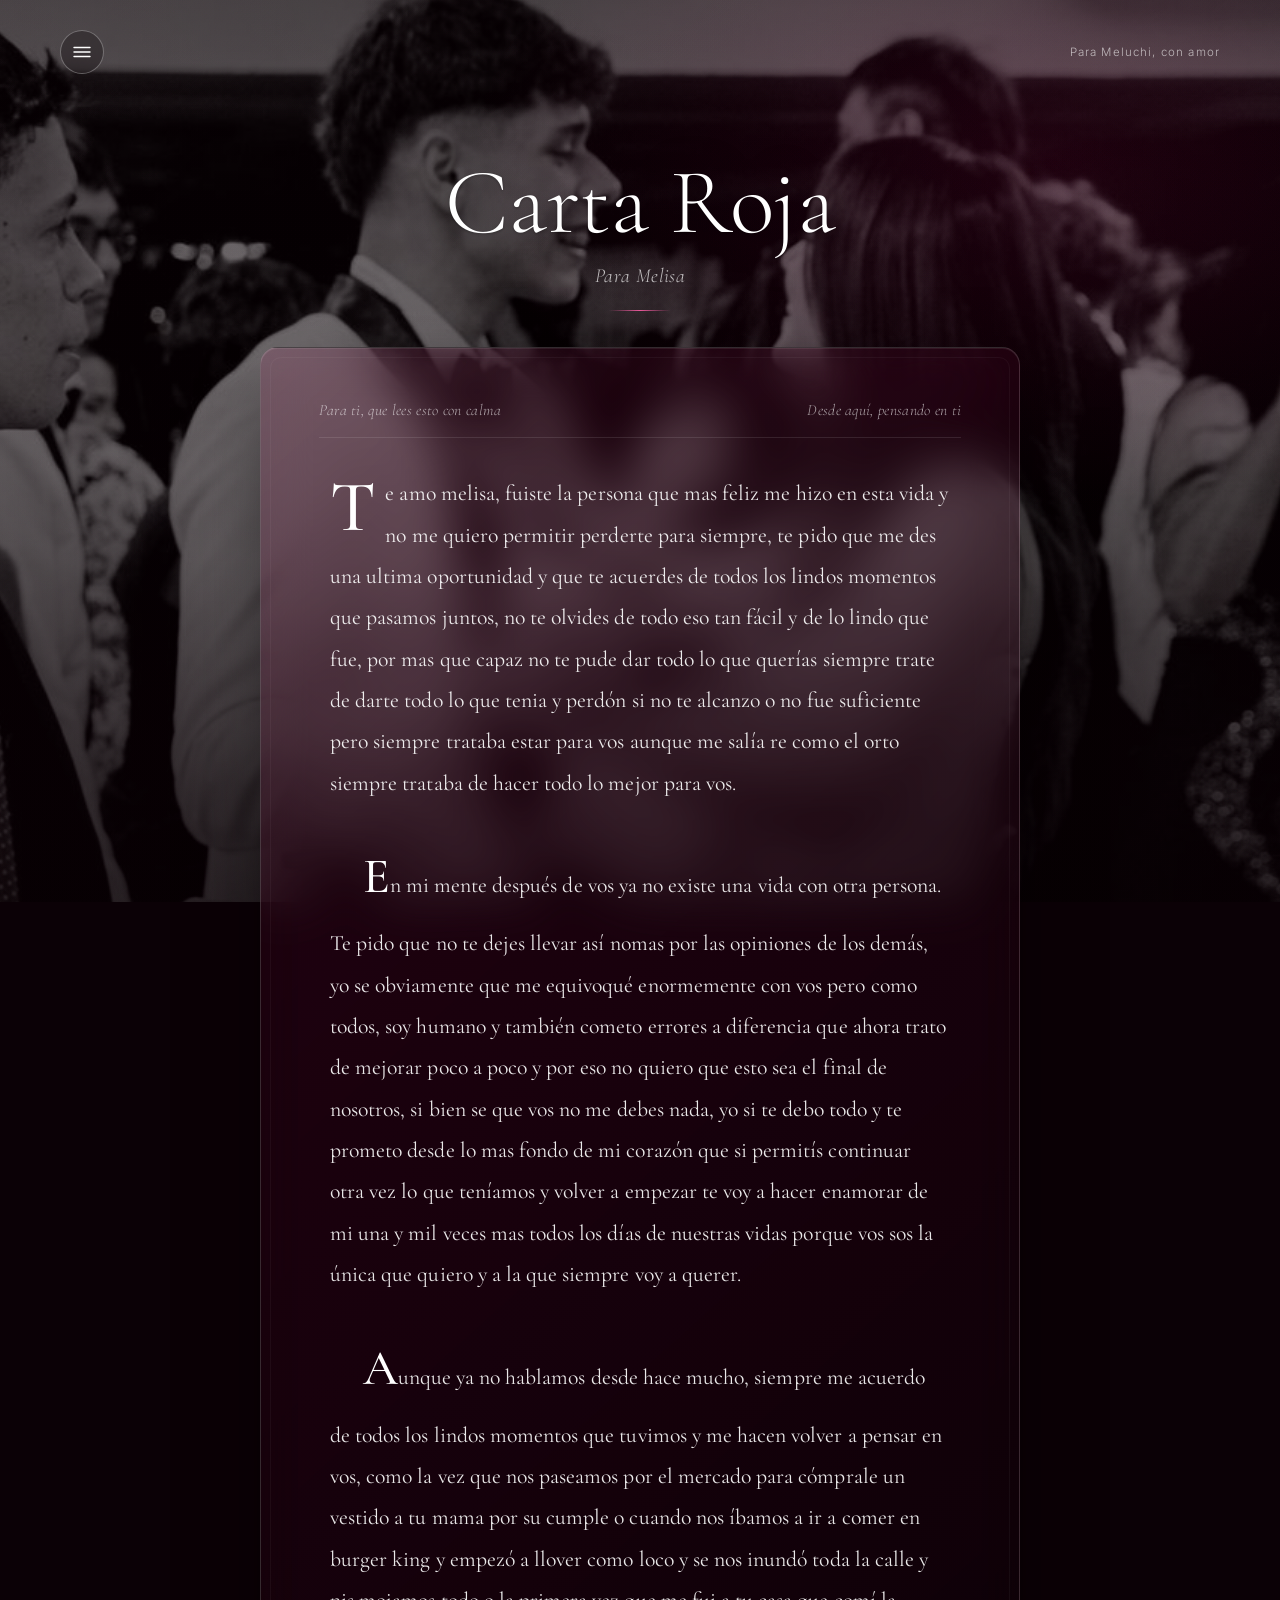
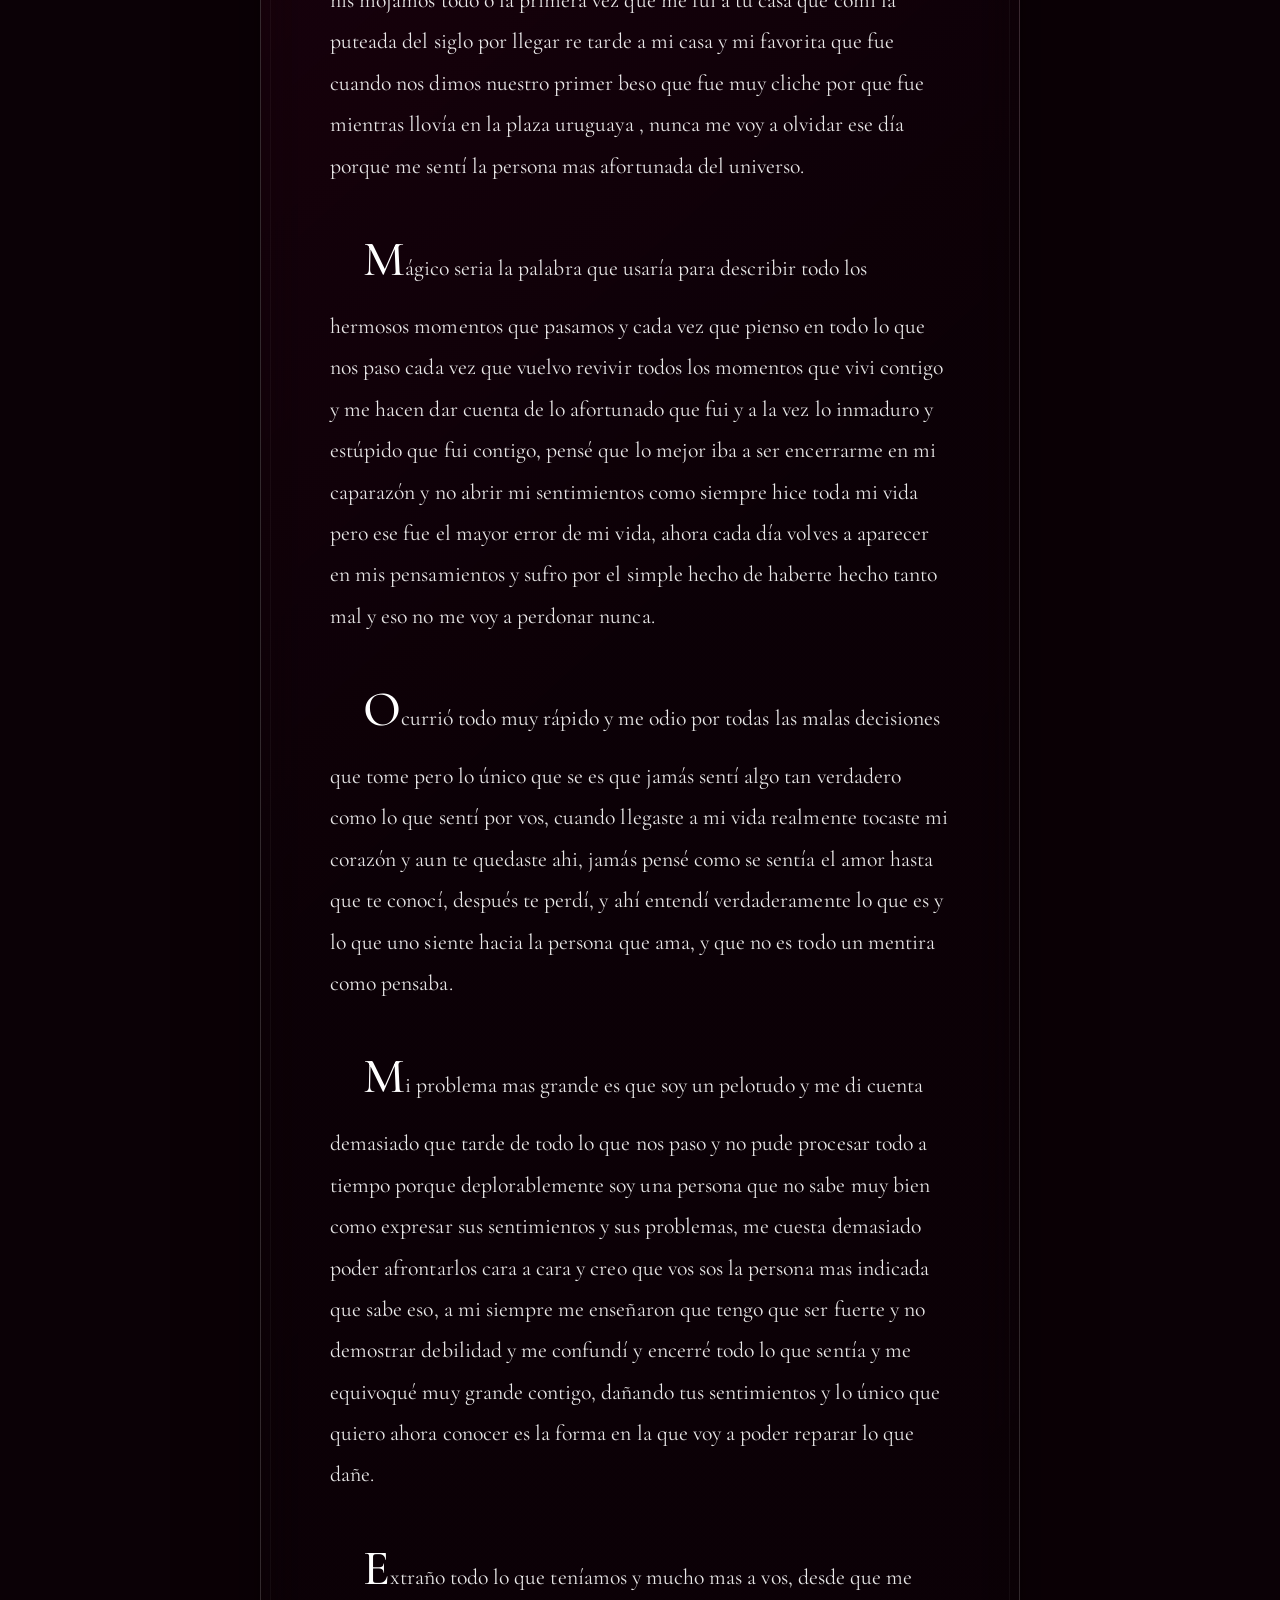
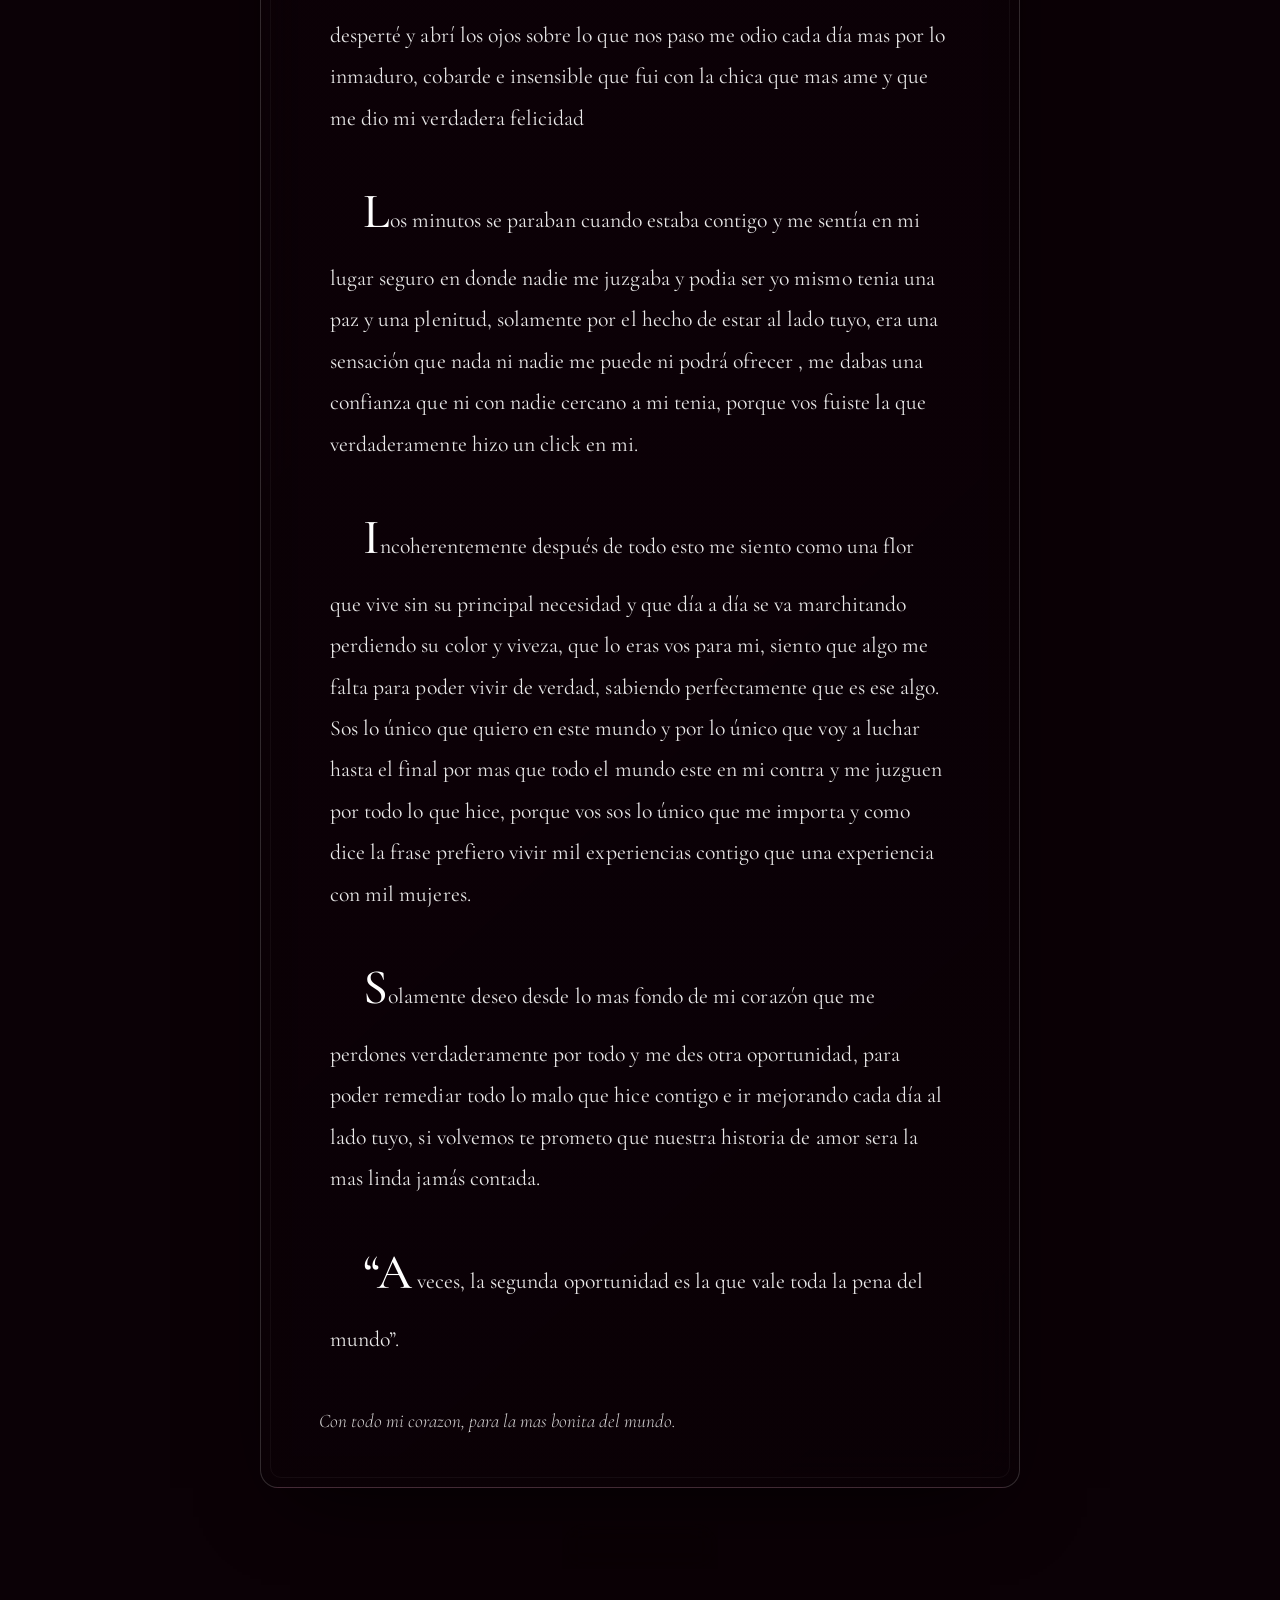
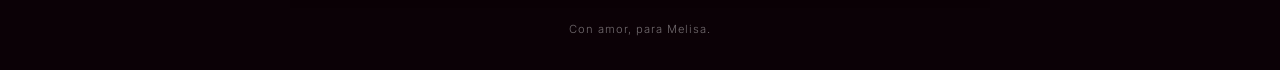
==== carta1.html @ 5f9a2483 "Add files via upload" ====
<!doctype html>
<html lang="es">
  <head>
    <script
      data-goatcounter="https://lion.goatcounter.com/count"
      async
      src="//gc.zgo.at/count.js"
    ></script>
    <meta charset="UTF-8" />
    <meta name="viewport" content="width=device-width, initial-scale=1.0" />
    <meta name="theme-color" content="#0b0106" />
    <meta name="description" content="Carta Roja para Melisa." />
    <title>Carta Roja · TE AMO Melisa</title>

    <link rel="icon" href="ipmb.jpeg" type="image/jpeg" />

    <link rel="preconnect" href="https://fonts.googleapis.com" />
    <link rel="preconnect" href="https://fonts.gstatic.com" crossorigin />
    <link
      href="https://fonts.googleapis.com/css2?family=Cormorant+Garamond:ital,wght@0,300;0,400;0,500;0,600;1,300;1,400;1,500&family=Inter:wght@300;400;500;600&display=swap"
      rel="stylesheet"
    />

    <link rel="stylesheet" href="style.css" />
  </head>

  <body class="page-letter">
    <a class="skip-link" href="#contenido">Saltar al contenido</a>

    <div class="backdrop" aria-hidden="true"></div>
    <div class="grain" aria-hidden="true"></div>

    <header class="masthead">
      <a class="monogram" href="index.html" aria-label="Volver al inicio">
        <svg
          class="monogram__icon"
          viewBox="0 0 18 12"
          width="18"
          height="12"
          fill="none"
          aria-hidden="true"
        >
          <path
            d="M1 1.5h16M1 6h16M1 10.5h16"
            stroke="currentColor"
            stroke-width="1.4"
            stroke-linecap="round"
          />
        </svg>
      </a>
      <p class="masthead__note">Para Meluchi, con amor</p>
    </header>

    <main id="contenido" class="shell shell--letter">
      <header class="page-head">
        <h1 class="page-head__title">Carta Roja</h1>
        <p class="page-head__sub">Para Melisa</p>
        <div class="page-head__rule" aria-hidden="true"></div>
      </header>

      <article class="letter" aria-label="Carta 1">
        <div class="letter__dateline">
          <span>Para ti, que lees esto con calma</span>
          <span>Desde aquí, pensando en ti</span>
        </div>

        <div class="letter__body">
          <p class="drop-cap">
            Te amo melisa, fuiste la persona que mas feliz me hizo en esta vida
            y no me quiero permitir perderte para siempre, te pido que me des
            una ultima oportunidad y que te acuerdes de todos los lindos
            momentos que pasamos juntos, no te olvides de todo eso tan fácil y
            de lo lindo que fue, por mas que capaz no te pude dar todo lo que
            querías siempre trate de darte todo lo que tenia y perdón si no te
            alcanzo o no fue suficiente pero siempre trataba estar para vos
            aunque me salía re como el orto siempre trataba de hacer todo lo
            mejor para vos.
          </p>

          <p>
            En mi mente después de vos ya no existe una vida con otra persona.
            Te pido que no te dejes llevar así nomas por las opiniones de los
            demás, yo se obviamente que me equivoqué enormemente con vos pero
            como todos, soy humano y también cometo errores a diferencia que
            ahora trato de mejorar poco a poco y por eso no quiero que esto sea
            el final de nosotros, si bien se que vos no me debes nada, yo si te
            debo todo y te prometo desde lo mas fondo de mi corazón que si
            permitís continuar otra vez lo que teníamos y volver a empezar te
            voy a hacer enamorar de mi una y mil veces mas todos los días de
            nuestras vidas porque vos sos la única que quiero y a la que siempre
            voy a querer.
          </p>

          <p>
            Aunque ya no hablamos desde hace mucho, siempre me acuerdo de todos
            los lindos momentos que tuvimos y me hacen volver a pensar en vos,
            como la vez que nos paseamos por el mercado para cómprale un vestido
            a tu mama por su cumple o cuando nos íbamos a ir a comer en burger
            king y empezó a llover como loco y se nos inundó toda la calle y nis
            mojamos todo o la primera vez que me fui a tu casa que comí la
            puteada del siglo por llegar re tarde a mi casa y mi favorita que
            fue cuando nos dimos nuestro primer beso que fue muy cliche por que
            fue mientras llovía en la plaza uruguaya , nunca me voy a olvidar
            ese día porque me sentí la persona mas afortunada del universo.
          </p>

          <p>
            Mágico seria la palabra que usaría para describir todo los hermosos
            momentos que pasamos y cada vez que pienso en todo lo que nos paso
            cada vez que vuelvo revivir todos los momentos que vivi contigo y me
            hacen dar cuenta de lo afortunado que fui y a la vez lo inmaduro y
            estúpido que fui contigo, pensé que lo mejor iba a ser encerrarme en
            mi caparazón y no abrir mi sentimientos como siempre hice toda mi
            vida pero ese fue el mayor error de mi vida, ahora cada día volves a
            aparecer en mis pensamientos y sufro por el simple hecho de haberte
            hecho tanto mal y eso no me voy a perdonar nunca.
          </p>

          <p>
            Ocurrió todo muy rápido y me odio por todas las malas decisiones que
            tome pero lo único que se es que jamás sentí algo tan verdadero como
            lo que sentí por vos, cuando llegaste a mi vida realmente tocaste mi
            corazón y aun te quedaste ahi, jamás pensé como se sentía el amor
            hasta que te conocí, después te perdí, y ahí entendí verdaderamente
            lo que es y lo que uno siente hacia la persona que ama, y que no es
            todo un mentira como pensaba.
          </p>

          <p>
            Mi problema mas grande es que soy un pelotudo y me di cuenta
            demasiado que tarde de todo lo que nos paso y no pude procesar todo
            a tiempo porque deplorablemente soy una persona que no sabe muy bien
            como expresar sus sentimientos y sus problemas, me cuesta demasiado
            poder afrontarlos cara a cara y creo que vos sos la persona mas
            indicada que sabe eso, a mi siempre me enseñaron que tengo que ser
            fuerte y no demostrar debilidad y me confundí y encerré todo lo que
            sentía y me equivoqué muy grande contigo, dañando tus sentimientos y
            lo único que quiero ahora conocer es la forma en la que voy a poder
            reparar lo que dañe.
          </p>

          <p>
            Extraño todo lo que teníamos y mucho mas a vos, desde que me
            desperté y abrí los ojos sobre lo que nos paso me odio cada día mas
            por lo inmaduro, cobarde e insensible que fui con la chica que mas
            ame y que me dio mi verdadera felicidad
          </p>

          <p>
            Los minutos se paraban cuando estaba contigo y me sentía en mi lugar
            seguro en donde nadie me juzgaba y podia ser yo mismo tenia una paz
            y una plenitud, solamente por el hecho de estar al lado tuyo, era
            una sensación que nada ni nadie me puede ni podrá ofrecer , me dabas
            una confianza que ni con nadie cercano a mi tenia, porque vos fuiste
            la que verdaderamente hizo un click en mi.
          </p>

          <p>
            Incoherentemente después de todo esto me siento como una flor que
            vive sin su principal necesidad y que día a día se va marchitando
            perdiendo su color y viveza, que lo eras vos para mi, siento que
            algo me falta para poder vivir de verdad, sabiendo perfectamente que
            es ese algo. Sos lo único que quiero en este mundo y por lo único
            que voy a luchar hasta el final por mas que todo el mundo este en mi
            contra y me juzguen por todo lo que hice, porque vos sos lo único
            que me importa y como dice la frase prefiero vivir mil experiencias
            contigo que una experiencia con mil mujeres.
          </p>

          <p>
            Solamente deseo desde lo mas fondo de mi corazón que me perdones
            verdaderamente por todo y me des otra oportunidad, para poder
            remediar todo lo malo que hice contigo e ir mejorando cada día al
            lado tuyo, si volvemos te prometo que nuestra historia de amor sera
            la mas linda jamás contada.
          </p>

          <p>
            “A veces, la segunda oportunidad es la que vale toda la pena del
            mundo”.
          </p>
        </div>
        <p class="letter__signature">
          Con todo mi corazon, para la mas bonita del mundo.
          <span></span>
        </p>
      </article>
      <div class="page-foot">
        <a class="link-return" href="index.html">
          <svg
            width="15"
            height="15"
            viewBox="0 0 24 24"
            fill="none"
            aria-hidden="true"
          >
            <path
              d="M20 12H5M11 6l-6 6 6 6"
              stroke="currentColor"
              stroke-width="1.5"
              stroke-linecap="round"
              stroke-linejoin="round"
            />
          </svg>
          Volver al inicio
        </a>
      </div>
    </main>
    <footer class="colophon">Con amor, para Melisa.</footer>
  </body>
</html>
---- style.css ----
/* ============================================================
   TE AMO MELISA — hoja de estilos principal
   ------------------------------------------------------------
   ÍNDICE
   01. Paleta y variables (edita aquí los colores globales)
   02. Reset y base
   03. Fondo, textura y capas
   04. Cabecera y pie
   05. Inicio (hero + índice de cartas)
   06. Páginas interiores (cabecera de página + cartas)
   07. Dedicatorias (filas de música desplegables)
   08. Enlaces, foco y accesibilidad
   09. Animaciones y movimiento reducido
   10. Responsive
   ============================================================ */

/* ============================================================
   01. PALETA Y VARIABLES
   ============================================================ */
:root {
  /* Color de marca: frambuesa / magenta oscuro */
  --berry: #c70a63;
  --berry-deep: #7a0539;
  --berry-light: #ff5fa8;

  /* Neutros con una pizca de ciruela para que todo pertenezca */
  --ink: #0b0106;
  --ink-soft: #18030d;
  --white: #ffffff;
  --text: rgba(255, 255, 255, 0.92);
  --muted: rgba(255, 255, 255, 0.62);
  --faint: rgba(255, 255, 255, 0.42);
  --hairline: rgba(255, 255, 255, 0.14);

  /* Cristal: oscuro + un velo de frambuesa */
  --glass: rgba(16, 2, 9, 0.52);
  --glass-strong: rgba(11, 1, 6, 0.7);
  --glass-gradient: linear-gradient(
    135deg,
    rgba(199, 10, 99, 0.14) 0%,
    rgba(13, 1, 7, 0.56) 46%,
    rgba(11, 1, 6, 0.72) 100%
  );

  /* Tipografías */
  --font-display: "Cormorant Garamond", "Times New Roman", Georgia, serif;
  --font-body: "Inter", system-ui, -apple-system, "Segoe UI", sans-serif;

  /* Ritmo y formas */
  --page-pad: clamp(1.15rem, 4vw, 2.5rem);
  --radius-lg: 18px;
  --radius-md: 14px;
  --radius-sm: 6px;
  --shadow: 0 30px 80px -30px rgba(0, 0, 0, 0.85);
  --ease: cubic-bezier(0.22, 0.61, 0.36, 1);

  color-scheme: dark;
  accent-color: var(--berry);
}

/* ============================================================
   02. RESET Y BASE
   ============================================================ */
*,
*::before,
*::after {
  box-sizing: border-box;
}

html {
  scroll-behavior: smooth;
}

body {
  min-height: 100vh;
  min-height: 100svh;
  margin: 0;
  display: flex;
  flex-direction: column;
  overflow-x: hidden;
  background: var(--ink);
  color: var(--text);
  font-family: var(--font-body);
  font-size: 16px;
  font-weight: 300;
  line-height: 1.6;
  -webkit-font-smoothing: antialiased;
  text-rendering: optimizeLegibility;
}

img,
svg {
  display: block;
  max-width: 100%;
}

p,
h1,
h2,
figure {
  margin: 0;
}

::selection {
  background: var(--berry);
  color: var(--white);
}

/* Barra de desplazamiento discreta (WebKit/Chromium) */
::-webkit-scrollbar {
  width: 10px;
}
::-webkit-scrollbar-track {
  background: var(--ink);
}
::-webkit-scrollbar-thumb {
  background: #4b0b29;
  border-radius: 99px;
  border: 2px solid var(--ink);
}
::-webkit-scrollbar-thumb:hover {
  background: var(--berry-deep);
}

/* ============================================================
   03. FONDO, TEXTURA Y CAPAS
   ------------------------------------------------------------
   El fondo actual es mb.jpg (en la raíz del proyecto).
   Para cambiarlo, sustituye ese archivo o edita la ruta de
   url() en .backdrop. El degradado oscuro de encima mantiene
   el texto legible sobre cualquier fotografía.
   ============================================================ */
.backdrop {
  position: fixed;
  inset: -2px;
  z-index: -3;
  background-color: var(--ink-soft);
  background-image:
    linear-gradient(
      180deg,
      rgba(9, 0, 4, 0.64) 0%,
      rgba(9, 0, 4, 0.56) 34%,
      rgba(9, 0, 4, 0.5) 62%,
      rgba(9, 0, 4, 0.7) 100%
    ),
    url("mb.jpg");
  background-position: center 40%;
  background-size: cover;
  background-repeat: no-repeat;
}

/* Capa de lectura: oscurece sin borrar del todo la fotografía */
.backdrop::after {
  content: "";
  position: absolute;
  inset: 0;
  background:
    radial-gradient(
      120% 95% at 50% 0%,
      rgba(8, 0, 4, 0) 0%,
      rgba(8, 0, 4, 0.08) 48%,
      rgba(8, 0, 4, 0.4) 100%
    ),
    linear-gradient(
      180deg,
      rgba(10, 0, 5, 0.1) 0%,
      rgba(10, 0, 5, 0) 38%,
      rgba(10, 0, 5, 0.2) 100%
    ),
    radial-gradient(
      65% 55% at 82% 18%,
      rgba(199, 10, 99, 0.14) 0%,
      transparent 70%
    );
}

/* Grano fino: quita el aspecto de degradado digital */
.grain {
  position: fixed;
  inset: 0;
  z-index: -2;
  pointer-events: none;
  opacity: 0.1;
  mix-blend-mode: soft-light;
  background-image: url("data:image/svg+xml,%3Csvg xmlns='http://www.w3.org/2000/svg' width='180' height='180'%3E%3Cfilter id='n'%3E%3CfeTurbulence type='fractalNoise' baseFrequency='0.82' numOctaves='2' stitchTiles='stitch'/%3E%3C/filter%3E%3Crect width='100%25' height='100%25' filter='url(%23n)' opacity='0.55'/%3E%3C/svg%3E");
}

/* Contenedor general de cada página */
.shell {
  position: relative;
  z-index: 1;
  width: 100%;
  max-width: 1120px;
  margin-inline: auto;
  padding-inline: var(--page-pad);
  flex: 1;
  display: flex;
  flex-direction: column;
}

/* ============================================================
   04. CABECERA Y PIE
   ============================================================ */
.masthead {
  position: relative;
  z-index: 2;
  width: 100%;
  max-width: 1240px;
  margin-inline: auto;
  padding: clamp(1.15rem, 3vw, 1.9rem) var(--page-pad);
  display: flex;
  align-items: center;
  justify-content: space-between;
  gap: 1rem;
}

.monogram {
  width: 44px;
  height: 44px;
  flex: 0 0 44px;
  display: grid;
  place-items: center;
  border: 1px solid rgba(255, 255, 255, 0.3);
  border-radius: 50%;
  background: rgba(10, 0, 5, 0.28);
  color: var(--white);
  text-decoration: none;
  -webkit-backdrop-filter: blur(10px);
  backdrop-filter: blur(10px);
  transition:
    border-color 0.35s var(--ease),
    background-color 0.35s var(--ease),
    transform 0.35s var(--ease);
}

/* Icono de tres líneas del botón de inicio */
.monogram__icon {
  width: 18px;
  height: 12px;
  transition: transform 0.35s var(--ease);
}

.monogram:hover {
  border-color: var(--berry-light);
  background: rgba(199, 10, 99, 0.24);
  transform: translateY(-1px);
}

.monogram:hover .monogram__icon {
  transform: scaleX(1.06);
}

.masthead__note {
  color: var(--muted);
  font-size: 0.72rem;
  font-weight: 300;
  letter-spacing: 0.1em;
  text-align: right;
}

.colophon {
  position: relative;
  z-index: 1;
  padding: 1.6rem var(--page-pad) 1.9rem;
  color: var(--faint);
  font-size: 0.7rem;
  font-weight: 300;
  letter-spacing: 0.09em;
  text-align: center;
}

/* ============================================================
   05. INICIO
   ============================================================ */
.shell--home {
  max-width: 980px;
  justify-content: center;
  padding-bottom: clamp(1.5rem, 4vh, 3rem);
}

.hero {
  padding-top: clamp(0.5rem, 3vh, 2rem);
  text-align: center;
}

.hero__kicker {
  color: rgba(255, 255, 255, 0.78);
  font-family: var(--font-display);
  font-size: clamp(1.1rem, 2.4vw, 1.42rem);
  font-style: italic;
  font-weight: 300;
  letter-spacing: 0.03em;
  text-shadow: 0 1px 16px rgba(0, 0, 0, 0.65);
}

.hero__title {
  margin-top: 0.3rem;
  color: var(--white);
  font-family: var(--font-display);
  font-size: clamp(3.5rem, 11.5vw, 8.2rem);
  font-weight: 300;
  letter-spacing: 0.008em;
  line-height: 0.88;
  text-transform: uppercase;
  text-wrap: balance;
  text-shadow:
    0 2px 40px rgba(0, 0, 0, 0.65),
    0 1px 3px rgba(0, 0, 0, 0.35);
}

.hero__name {
  display: block;
  padding-bottom: 0.04em;
  font-size: 1.1em;
  font-style: italic;
  font-weight: 300;
  letter-spacing: 0.02em;
  line-height: 0.98;
}

/* Índice de cartas: un solo cuadro de cristal con tres entradas */
.toc {
  position: relative;
  margin-top: clamp(2rem, 5.5vh, 3.6rem);
  overflow: hidden;
  border: 1px solid rgba(255, 255, 255, 0.16);
  border-radius: var(--radius-lg);
  background: var(--glass-gradient);
  box-shadow:
    var(--shadow),
    inset 0 1px 0 rgba(255, 255, 255, 0.08);
  -webkit-backdrop-filter: blur(22px) saturate(125%);
  backdrop-filter: blur(22px) saturate(125%);
}

.toc::before {
  content: "";
  position: absolute;
  top: 0;
  left: 12%;
  right: 12%;
  height: 1px;
  background: linear-gradient(
    90deg,
    transparent,
    rgba(255, 255, 255, 0.6),
    transparent
  );
}

.toc__entry {
  display: grid;
  grid-template-columns: 2.2rem minmax(0, 1fr) 2.35rem;
  align-items: center;
  gap: clamp(0.8rem, 2.5vw, 1.2rem);
  padding: 1.1rem clamp(1.05rem, 3vw, 1.65rem);
  border-top: 1px solid rgba(255, 255, 255, 0.09);
  color: var(--white);
  text-decoration: none;
  transition: background-color 0.35s var(--ease);
}

.toc__entry:first-child {
  border-top: 0;
}

.toc__entry:hover {
  background: rgba(199, 10, 99, 0.18);
}

.toc__folio {
  color: var(--berry-light);
  font-family: var(--font-display);
  font-size: 1.12rem;
  font-style: italic;
  letter-spacing: 0.06em;
  line-height: 1;
  text-align: center;
}

.toc__title {
  display: block;
  color: var(--white);
  font-family: var(--font-display);
  font-size: clamp(1.55rem, 3.2vw, 2rem);
  font-weight: 400;
  letter-spacing: 0.01em;
  line-height: 1.05;
}

.toc__desc {
  display: block;
  margin-top: 0.32rem;
  color: var(--muted);
  font-size: 0.8rem;
  font-weight: 300;
  letter-spacing: 0.01em;
  line-height: 1.45;
}

.toc__arrow {
  justify-self: end;
  width: 2.2rem;
  height: 2.2rem;
  display: grid;
  place-items: center;
  border: 1px solid rgba(255, 255, 255, 0.17);
  border-radius: 50%;
  color: var(--white);
  transition:
    background-color 0.35s var(--ease),
    border-color 0.35s var(--ease),
    transform 0.35s var(--ease);
}

.toc__entry:hover .toc__arrow {
  border-color: var(--berry);
  background: var(--berry);
  transform: translateX(3px);
}

/* ============================================================
   06. PÁGINAS INTERIORES
   ============================================================ */
.shell--letter {
  max-width: 840px;
  padding-bottom: clamp(1rem, 3vh, 2rem);
}

.shell--dedications {
  max-width: 820px;
  padding-bottom: clamp(1rem, 3vh, 2rem);
}

.page-head {
  padding: clamp(1.8rem, 6vh, 4.2rem) 0 clamp(1.5rem, 4vh, 2.6rem);
  text-align: center;
}

.page-head__title {
  color: var(--white);
  font-family: var(--font-display);
  font-size: clamp(3rem, 8.5vw, 5.8rem);
  font-weight: 300;
  letter-spacing: -0.005em;
  line-height: 0.95;
  text-shadow:
    0 2px 36px rgba(0, 0, 0, 0.6),
    0 1px 3px rgba(0, 0, 0, 0.3);
}

.page-head__sub {
  margin-top: 0.8rem;
  color: rgba(255, 255, 255, 0.72);
  font-family: var(--font-display);
  font-size: clamp(1rem, 2.2vw, 1.25rem);
  font-style: italic;
  font-weight: 300;
  letter-spacing: 0.02em;
  text-shadow: 0 1px 16px rgba(0, 0, 0, 0.65);
}

.page-head__rule {
  width: 62px;
  height: 1px;
  margin: 1.15rem auto 0;
  background: linear-gradient(
    90deg,
    transparent,
    rgba(255, 95, 168, 0.9),
    transparent
  );
}

/* --- La carta --- */
.letter {
  position: relative;
  overflow: hidden;
  padding: clamp(1.5rem, 4.5vw, 3.1rem) clamp(1.3rem, 5vw, 3.6rem);
  border: 1px solid rgba(255, 255, 255, 0.16);
  border-radius: var(--radius-lg);
  background: linear-gradient(
    138deg,
    rgba(199, 10, 99, 0.12) 0%,
    rgba(12, 1, 7, 0.62) 44%,
    rgba(10, 1, 6, 0.74) 100%
  );
  box-shadow:
    var(--shadow),
    inset 0 1px 0 rgba(255, 255, 255, 0.07);
  -webkit-backdrop-filter: blur(24px) saturate(120%);
  backdrop-filter: blur(24px) saturate(120%);
}

.letter::before {
  content: "";
  position: absolute;
  inset: 9px;
  border: 1px solid rgba(255, 255, 255, 0.045);
  border-radius: calc(var(--radius-lg) - 7px);
  pointer-events: none;
}

.letter__dateline {
  display: flex;
  flex-wrap: wrap;
  justify-content: space-between;
  gap: 0.4rem 1rem;
  margin-bottom: clamp(1.4rem, 4vw, 2.2rem);
  padding-bottom: 0.9rem;
  border-bottom: 1px solid rgba(255, 255, 255, 0.1);
  color: var(--muted);
  font-family: var(--font-display);
  font-size: 0.98rem;
  font-style: italic;
  letter-spacing: 0.02em;
}

.letter__body {
  max-width: 62ch;
  margin-inline: auto;
  color: rgba(255, 255, 255, 0.91);
  font-family: var(--font-display);
  font-size: clamp(1.16rem, 2.15vw, 1.36rem);
  font-weight: 400;
  letter-spacing: 0.002em;
  line-height: 1.9;
}

.letter__body p + p {
  margin-top: 1.15em;
  text-indent: 1.5em;
}

.letter__body p:first-of-type {
  text-indent: 0;
}

.letter__body p::first-letter {
  color: var(--white);
  font-size: 1.14em;
  font-weight: 500;
}

.letter__body p:nth-of-type(n + 2):nth-of-type(-n + 10)::first-letter {
  font-size: 2.28em;
}

.letter__body p:last-of-type::first-letter {
  font-size: 2.28em;
}

.letter__body p:first-of-type::first-letter,
.letter__body p.drop-cap::first-letter {
  float: left;
  padding: 0.11em 0.13em 0 0;
  color: var(--white);
  font-family: var(--font-display);
  font-size: 3.3em;
  font-weight: 500;
  line-height: 0.76;
}

.letter__signature {
  margin-top: clamp(1.9rem, 4.5vw, 2.9rem);
  color: rgba(255, 255, 255, 0.82);
  font-family: var(--font-display);
  font-size: 1.2rem;
  font-style: italic;
  line-height: 1.5;
}

.letter__signature span {
  display: block;
  margin-top: 0.15rem;
  color: var(--white);
  font-size: 1.55rem;
  font-weight: 500;
  letter-spacing: 0.01em;
}

/* Botón de regreso */
.page-foot {
  display: flex;
  justify-content: center;
  margin-top: clamp(1.5rem, 4vh, 2.3rem);
}

.link-return {
  display: inline-flex;
  align-items: center;
  gap: 0.55rem;
  padding: 0.72rem 1.15rem;
  border: 1px solid rgba(255, 255, 255, 0.19);
  border-radius: 999px;
  background: rgba(10, 0, 5, 0.3);
  color: var(--white);
  font-size: 0.76rem;
  font-weight: 400;
  letter-spacing: 0.05em;
  text-decoration: none;
  -webkit-backdrop-filter: blur(12px);
  backdrop-filter: blur(12px);
  transition:
    border-color 0.35s var(--ease),
    background-color 0.35s var(--ease),
    transform 0.35s var(--ease);
}

.link-return svg {
  transition: transform 0.35s var(--ease);
}

.link-return:hover {
  border-color: rgba(255, 95, 168, 0.7);
  background: rgba(199, 10, 99, 0.24);
  transform: translateY(-1px);
}

.link-return:hover svg {
  transform: translateX(-3px);
}

/* ============================================================
   07. DEDICATORIAS
   ============================================================ */
.tracks {
  display: grid;
  gap: 0.65rem;
  margin: 0;
  padding: 0;
  list-style: none;
}

.track {
  overflow: hidden;
  border: 1px solid rgba(255, 255, 255, 0.13);
  border-radius: var(--radius-md);
  background: linear-gradient(
    118deg,
    rgba(199, 10, 99, 0.11) 0%,
    rgba(12, 1, 7, 0.58) 52%,
    rgba(10, 1, 6, 0.64) 100%
  );
  box-shadow: 0 16px 36px -24px rgba(0, 0, 0, 0.9);
  -webkit-backdrop-filter: blur(18px) saturate(120%);
  backdrop-filter: blur(18px) saturate(120%);
  transition:
    border-color 0.35s var(--ease),
    background-color 0.35s var(--ease);
}

.track:hover {
  border-color: rgba(255, 95, 168, 0.34);
}

.track.is-open {
  border-color: rgba(255, 95, 168, 0.45);
}

.track__row {
  position: relative;
  display: flex;
  align-items: center;
  gap: clamp(0.75rem, 2.2vw, 1.05rem);
  padding: 0.62rem 0.75rem 0.62rem 0.7rem;
}

/* Miniatura: 60 x 60 px, borde suave y recorte perfecto.
   Para cambiarla, sustituye el archivo dentro de assets/ o el src. */
.track__cover {
  width: 60px;
  height: 60px;
  flex: 0 0 60px;
  object-fit: cover;
  object-position: center;
  border: 1px solid rgba(255, 255, 255, 0.2);
  border-radius: var(--radius-sm);
  background: #260611;
  box-shadow: 0 4px 14px rgba(0, 0, 0, 0.45);
  transition: filter 0.45s var(--ease);
}

.track__info {
  flex: 1;
  min-width: 0;
}

.track__title {
  display: inline-block;
  max-width: 100%;
  overflow: hidden;
  color: var(--white);
  font-size: 0.96rem;
  font-weight: 500;
  letter-spacing: 0.005em;
  line-height: 1.3;
  text-decoration: none;
  text-overflow: ellipsis;
  vertical-align: bottom;
  white-space: nowrap;
  transition: color 0.3s var(--ease);
}

.track__title:hover {
  text-decoration: underline;
  text-decoration-color: var(--berry-light);
  text-underline-offset: 4px;
}

.track__artist {
  margin-top: 0.16rem;
  overflow: hidden;
  color: var(--muted);
  font-size: 0.74rem;
  font-weight: 300;
  letter-spacing: 0.012em;
  line-height: 1.4;
  text-overflow: ellipsis;
  white-space: nowrap;
}

/* ============================================================
   FILAS BLOQUEADAS 8 A 18 · MÁSCARA TOTAL
   ------------------------------------------------------------
   La información real de la canción (portada, título, artistas,
   enlace y descripción) sigue en el HTML, pero permanece invisible
   hasta que se cumple la fecha de data-unlock. Mientras tanto solo
   se muestra el candado y la cuenta regresiva.
   ============================================================ */
.track__content {
  flex: 1;
  min-width: 0;
  display: flex;
  align-items: center;
  gap: clamp(0.75rem, 2.2vw, 1.05rem);
}

.track__mask {
  position: absolute;
  inset: 0;
  display: none;
  align-items: center;
  gap: clamp(0.7rem, 2.2vw, 0.95rem);
  padding: 0.62rem 0.9rem 0.62rem 0.7rem;
  pointer-events: none;
}

.track--locked .track__mask {
  display: flex;
}

/* Nada del contenido oculto debe verse ni recibir foco. */
.track--locked .track__content,
.track--locked .track__toggle,
.track--locked .track__panel {
  visibility: hidden;
}

.track__mask-icon {
  width: 48px;
  height: 48px;
  flex: 0 0 48px;
  display: grid;
  place-items: center;
  border: 1px solid rgba(255, 255, 255, 0.26);
  border-radius: 50%;
  background: rgba(199, 10, 99, 0.14);
  color: #ffd7e8;
  box-shadow:
    inset 0 0 20px rgba(199, 10, 99, 0.24),
    0 0 24px rgba(199, 10, 99, 0.12);
}

.track__mask-icon svg {
  width: 19px;
  height: 19px;
}

.track__mask-body {
  flex: 1;
  min-width: 0;
  display: flex;
  flex-direction: column;
  gap: 0.34rem;
}

.track__mask-kicker {
  overflow: hidden;
  color: rgba(255, 255, 255, 0.55);
  font-size: 0.64rem;
  font-weight: 500;
  letter-spacing: 0.2em;
  line-height: 1.2;
  text-overflow: ellipsis;
  text-transform: uppercase;
  white-space: nowrap;
}

/* Cuenta regresiva en cuatro bloques: días, horas, min y seg. */
.track__countdown {
  display: flex;
  align-items: flex-end;
  gap: clamp(0.4rem, 1.8vw, 0.7rem);
  margin: 0;
  color: var(--berry-light);
  line-height: 1;
  font-variant-numeric: tabular-nums;
}

.countdown__unit {
  display: flex;
  flex-direction: column;
  align-items: center;
  gap: 0.16rem;
  min-width: 1.6rem;
}

.countdown__unit + .countdown__unit {
  padding-left: clamp(0.4rem, 1.8vw, 0.7rem);
  border-left: 1px solid rgba(255, 255, 255, 0.13);
}

.countdown__value {
  color: var(--white);
  font-family: var(--font-display);
  font-size: clamp(1.08rem, 2.6vw, 1.32rem);
  font-weight: 400;
  letter-spacing: 0.02em;
  line-height: 1;
}

.countdown__label {
  color: rgba(255, 255, 255, 0.52);
  font-size: 0.56rem;
  font-weight: 500;
  letter-spacing: 0.1em;
  line-height: 1;
  text-transform: uppercase;
  white-space: nowrap;
}

.countdown__pending {
  color: rgba(255, 255, 255, 0.65);
  font-size: 0.78rem;
  letter-spacing: 0.02em;
}

.track__countdown noscript {
  color: rgba(255, 255, 255, 0.78);
  font-size: 0.78rem;
  letter-spacing: 0.02em;
}

.track.is-unlocked .track__mask {
  display: none;
}

.track.is-unlocked .track__content {
  animation: unlock-in 0.5s var(--ease) both;
}

@keyframes unlock-in {
  from {
    opacity: 0;
    transform: translateY(4px);
  }
  to {
    opacity: 1;
    transform: translateY(0);
  }
}

/* ============================================================
   FILAS 13, 14 Y 15 · TRÍO DE CUMPLEAÑOS
   ------------------------------------------------------------
   Rosa vivo basado en #ed4293, con destellos, borde luminoso
   y contador en blanco para que la celebración destaque.
   ============================================================ */
.track--birthday {
  border-color: rgba(255, 202, 227, 0.72);
  background-color: #d81b74;
  background-image:
    radial-gradient(
      circle at 10% 22%,
      rgba(255, 255, 255, 0.62) 0 1.1px,
      transparent 1.7px
    ),
    radial-gradient(
      circle at 76% 16%,
      rgba(255, 255, 255, 0.34) 0 0.9px,
      transparent 1.5px
    ),
    radial-gradient(
      circle at 88% 68%,
      rgba(255, 255, 255, 0.45) 0 1px,
      transparent 1.6px
    ),
    radial-gradient(
      circle at 28% 82%,
      rgba(255, 255, 255, 0.28) 0 0.8px,
      transparent 1.4px
    ),
    radial-gradient(
      circle at 58% 46%,
      rgba(255, 255, 255, 0.22) 0 0.7px,
      transparent 1.3px
    ),
    radial-gradient(
      120% 150% at 6% 0%,
      rgba(255, 187, 216, 0.72) 0%,
      transparent 46%
    ),
    linear-gradient(135deg, #ed4293 0%, #d81b74 55%, #a50851 100%);
  box-shadow:
    0 18px 42px -22px rgba(237, 66, 147, 0.9),
    0 0 30px -10px rgba(237, 66, 147, 0.55),
    inset 0 1px 0 rgba(255, 255, 255, 0.28);
}

.track--birthday:hover,
.track--birthday.is-open {
  border-color: rgba(255, 231, 242, 0.95);
}

.track--birthday .track__mask-icon {
  border-color: rgba(255, 255, 255, 0.55);
  background: rgba(255, 255, 255, 0.18);
  color: var(--white);
  box-shadow:
    inset 0 0 18px rgba(255, 255, 255, 0.16),
    0 0 26px rgba(255, 255, 255, 0.24);
}

.track--birthday .track__mask-kicker {
  color: rgba(255, 255, 255, 0.9);
  text-shadow: 0 1px 6px rgba(90, 4, 43, 0.45);
}

.track--birthday .track__mask-kicker::before {
  content: "✦";
  margin-right: 0.45em;
  color: #ffe1ef;
}

.track--birthday .countdown__value {
  color: var(--white);
  text-shadow: 0 1px 10px rgba(90, 4, 43, 0.35);
}

.track--birthday .countdown__label {
  color: rgba(255, 255, 255, 0.82);
  text-shadow: 0 1px 6px rgba(90, 4, 43, 0.4);
}

.track--birthday .countdown__unit + .countdown__unit {
  border-left-color: rgba(255, 255, 255, 0.3);
}

.track--birthday .track__countdown noscript {
  color: rgba(255, 255, 255, 0.94);
}

.track--birthday .track__title {
  color: var(--white);
}

.track--birthday .track__artist {
  color: rgba(255, 255, 255, 0.86);
}

.track--birthday .track__toggle {
  border-color: rgba(255, 255, 255, 0.5);
  background: rgba(90, 4, 43, 0.18);
}

.track--birthday .track__toggle:hover {
  border-color: var(--white);
  background: var(--white);
  color: var(--berry);
}

.track--birthday .track__description {
  border-top-color: rgba(255, 255, 255, 0.28);
  border-left-color: rgba(255, 255, 255, 0.82);
  color: rgba(255, 255, 255, 0.94);
}

.track__toggle {
  position: relative;
  width: 2.35rem;
  height: 2.35rem;
  flex: 0 0 2.35rem;
  display: grid;
  place-items: center;
  padding: 0;
  border: 1px solid rgba(255, 255, 255, 0.2);
  border-radius: 50%;
  background: rgba(10, 0, 5, 0.26);
  color: var(--white);
  cursor: pointer;
  transition:
    background-color 0.35s var(--ease),
    border-color 0.35s var(--ease);
}

/* Amplía la zona táctil sin agrandar el círculo visible */
.track__toggle::after {
  content: "";
  position: absolute;
  inset: -5px;
}

.track__toggle:hover {
  border-color: var(--berry);
  background: var(--berry);
}

.track__toggle svg {
  width: 15px;
  height: 15px;
  transition: transform 0.4s var(--ease);
}

.track.is-open .track__toggle svg {
  transform: rotate(180deg);
}

/* Cuerpo desplegable: 0fr -> 1fr permite animar sin medir alturas */
.track__panel {
  display: grid;
  grid-template-rows: 0fr;
  transition: grid-template-rows 0.45s var(--ease);
}

.track__panel-inner {
  min-height: 0;
  overflow: hidden;
}

.track__description {
  margin: 0 0.9rem 0.95rem 4.8rem;
  padding: 0.85rem 0 0 1rem;
  border-top: 1px solid rgba(255, 255, 255, 0.1);
  border-left: 2px solid rgba(199, 10, 99, 0.65);
  color: rgba(255, 255, 255, 0.78);
  font-family: var(--font-display);
  font-size: clamp(1.02rem, 2vw, 1.14rem);
  font-weight: 300;
  letter-spacing: 0.005em;
  line-height: 1.72;
}

.track.is-open .track__panel {
  grid-template-rows: 1fr;
}

/* ============================================================
   08. ENLACES, FOCO Y ACCESIBILIDAD
   ------------------------------------------------------------
   Todos los enlaces son blancos, incluidos los visitados y los
   externos. Ningún estado cae en el azul por defecto del navegador.
   ============================================================ */
a,
a:link,
a:visited,
a:hover,
a:active {
  color: var(--white);
}

a:focus-visible,
button:focus-visible {
  outline: 2px solid var(--white);
  outline-offset: 3px;
}

.skip-link {
  position: absolute;
  top: -100px;
  left: 1rem;
  z-index: 100;
  padding: 0.75rem 1.1rem;
  border-radius: 999px;
  background: var(--berry);
  color: var(--white);
  font-size: 0.8rem;
  text-decoration: none;
  transition: top 0.2s var(--ease);
}

.skip-link:focus {
  top: 1rem;
}

/* Contenido solo para lectores de pantalla */
.visually-hidden {
  position: absolute !important;
  width: 1px;
  height: 1px;
  padding: 0;
  margin: -1px;
  overflow: hidden;
  clip: rect(0 0 0 0);
  white-space: nowrap;
  border: 0;
}

/* Fallback para navegadores sin backdrop-filter */
@supports not (
  (-webkit-backdrop-filter: blur(1px)) or (backdrop-filter: blur(1px))
) {
  .toc,
  .letter,
  .track,
  .monogram,
  .link-return {
    background-color: rgba(12, 1, 7, 0.93);
    background-image: none;
  }

  .track--birthday {
    background-color: #d81b74;
    background-image: linear-gradient(135deg, #ed4293 0%, #c70a63 100%);
  }
}

/* ============================================================
   09. ANIMACIONES
   ------------------------------------------------------------
   Una sola entrada orquestada al cargar; nada se mueve en bucle.
   ============================================================ */
@keyframes settle-in {
  from {
    opacity: 0;
    transform: translateY(18px);
    filter: blur(5px);
  }
  to {
    opacity: 1;
    transform: translateY(0);
    filter: blur(0);
  }
}

@keyframes backdrop-settle {
  from {
    transform: scale(1.045);
  }
  to {
    transform: scale(1);
  }
}

.backdrop {
  animation: backdrop-settle 14s var(--ease) both;
}

.hero__kicker {
  animation: settle-in 0.8s var(--ease) 0.08s both;
}

.hero__title {
  animation: settle-in 1.1s var(--ease) 0.18s both;
}

.toc {
  animation: settle-in 0.9s var(--ease) 0.42s both;
}

/* ============================================================
   10. RESPONSIVE
   ============================================================ */
@media (max-width: 720px) {
  .masthead__note {
    font-size: 0.66rem;
  }

  .toc__entry {
    grid-template-columns: 1.55rem minmax(0, 1fr) 2.1rem;
    gap: 0.7rem;
    padding: 1rem 0.95rem;
  }

  .toc__arrow {
    width: 2.1rem;
    height: 2.1rem;
  }

  .toc__desc {
    font-size: 0.76rem;
  }

  .letter__body p + p {
    text-indent: 1.1em;
  }

  .track__description {
    margin-left: 0.9rem;
    margin-right: 0.7rem;
    padding-left: 0.85rem;
  }
}

@media (max-width: 460px) {
  .hero__title {
    font-size: clamp(3.15rem, 16.5vw, 4.8rem);
  }

  .toc__folio {
    font-size: 0.96rem;
  }

  .toc__title {
    font-size: 1.45rem;
  }

  .track__title {
    font-size: 0.92rem;
  }

  .track__artist {
    font-size: 0.7rem;
  }

  .track__toggle {
    width: 2.15rem;
    height: 2.15rem;
    flex-basis: 2.15rem;
  }

  .track__mask {
    gap: 0.62rem;
    padding-right: 0.65rem;
  }

  .track__mask-icon {
    width: 42px;
    height: 42px;
    flex-basis: 42px;
  }

  .track__mask-icon svg {
    width: 17px;
    height: 17px;
  }

  .track__mask-kicker {
    font-size: 0.57rem;
    letter-spacing: 0.16em;
  }

  .track__countdown {
    gap: 0.38rem;
  }

  .countdown__unit {
    min-width: 1.42rem;
  }

  .countdown__unit + .countdown__unit {
    padding-left: 0.38rem;
  }

  .countdown__value {
    font-size: 1.08rem;
  }

  .countdown__label {
    font-size: 0.5rem;
    letter-spacing: 0.06em;
  }

  .letter__signature span {
    font-size: 1.4rem;
  }
}

/* ============================================================
   MOVIMIENTO REDUCIDO
   ============================================================ */
@media (prefers-reduced-motion: reduce) {
  html {
    scroll-behavior: auto;
  }

  *,
  *::before,
  *::after {
    animation-duration: 0.01ms !important;
    animation-iteration-count: 1 !important;
    transition-duration: 0.01ms !important;
    scroll-behavior: auto !important;
  }
}
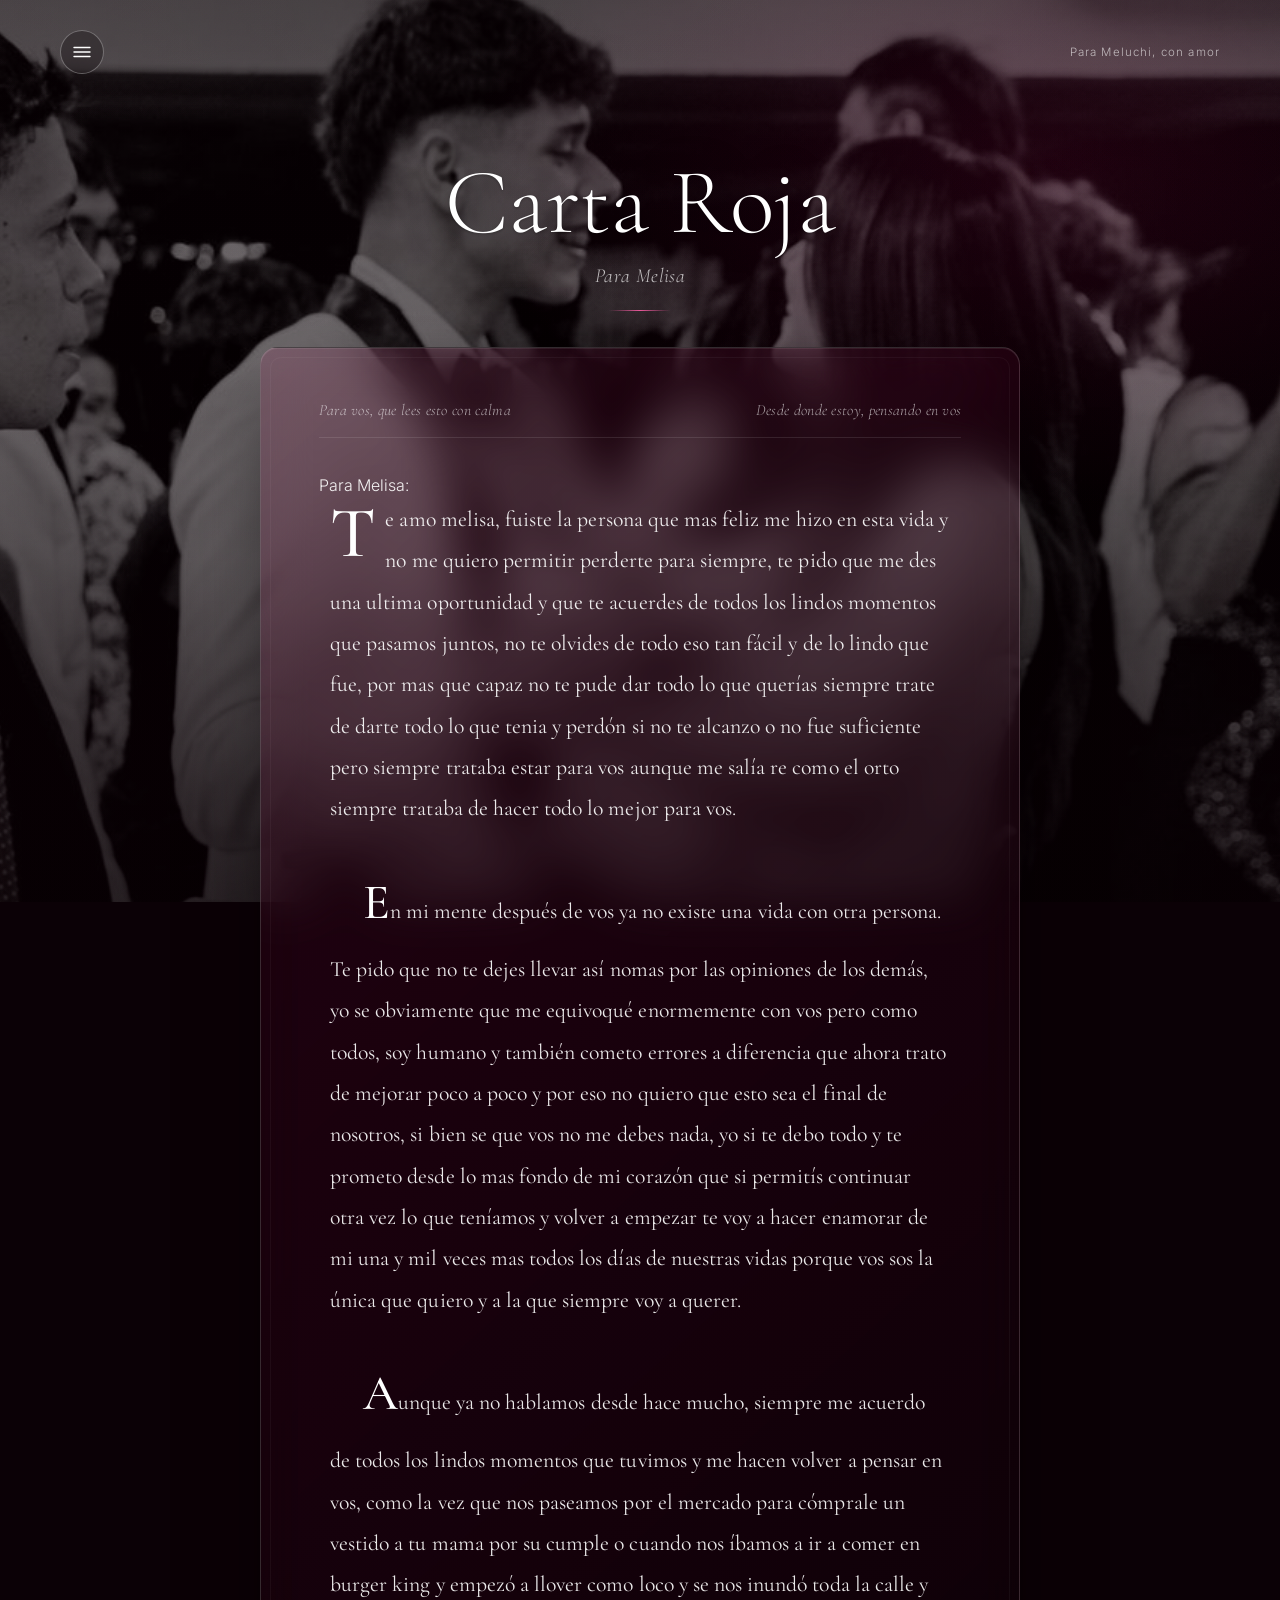
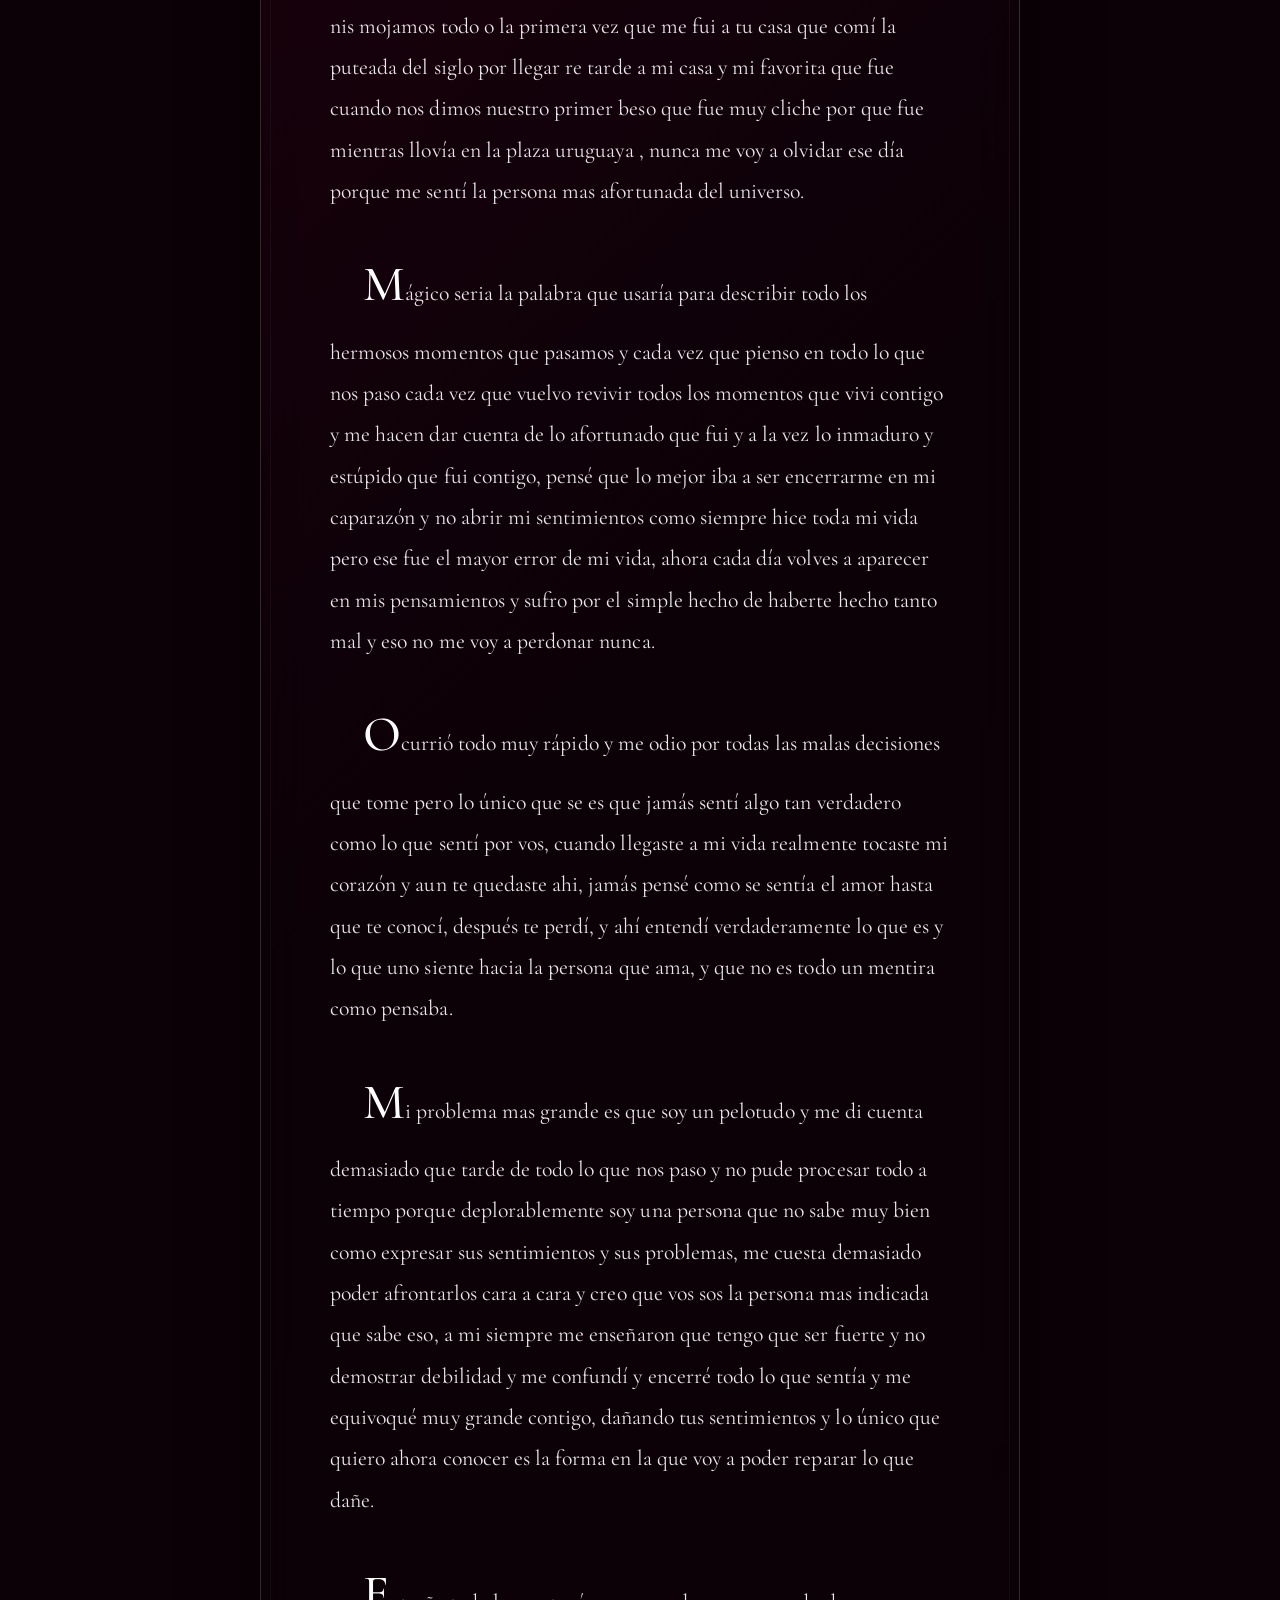
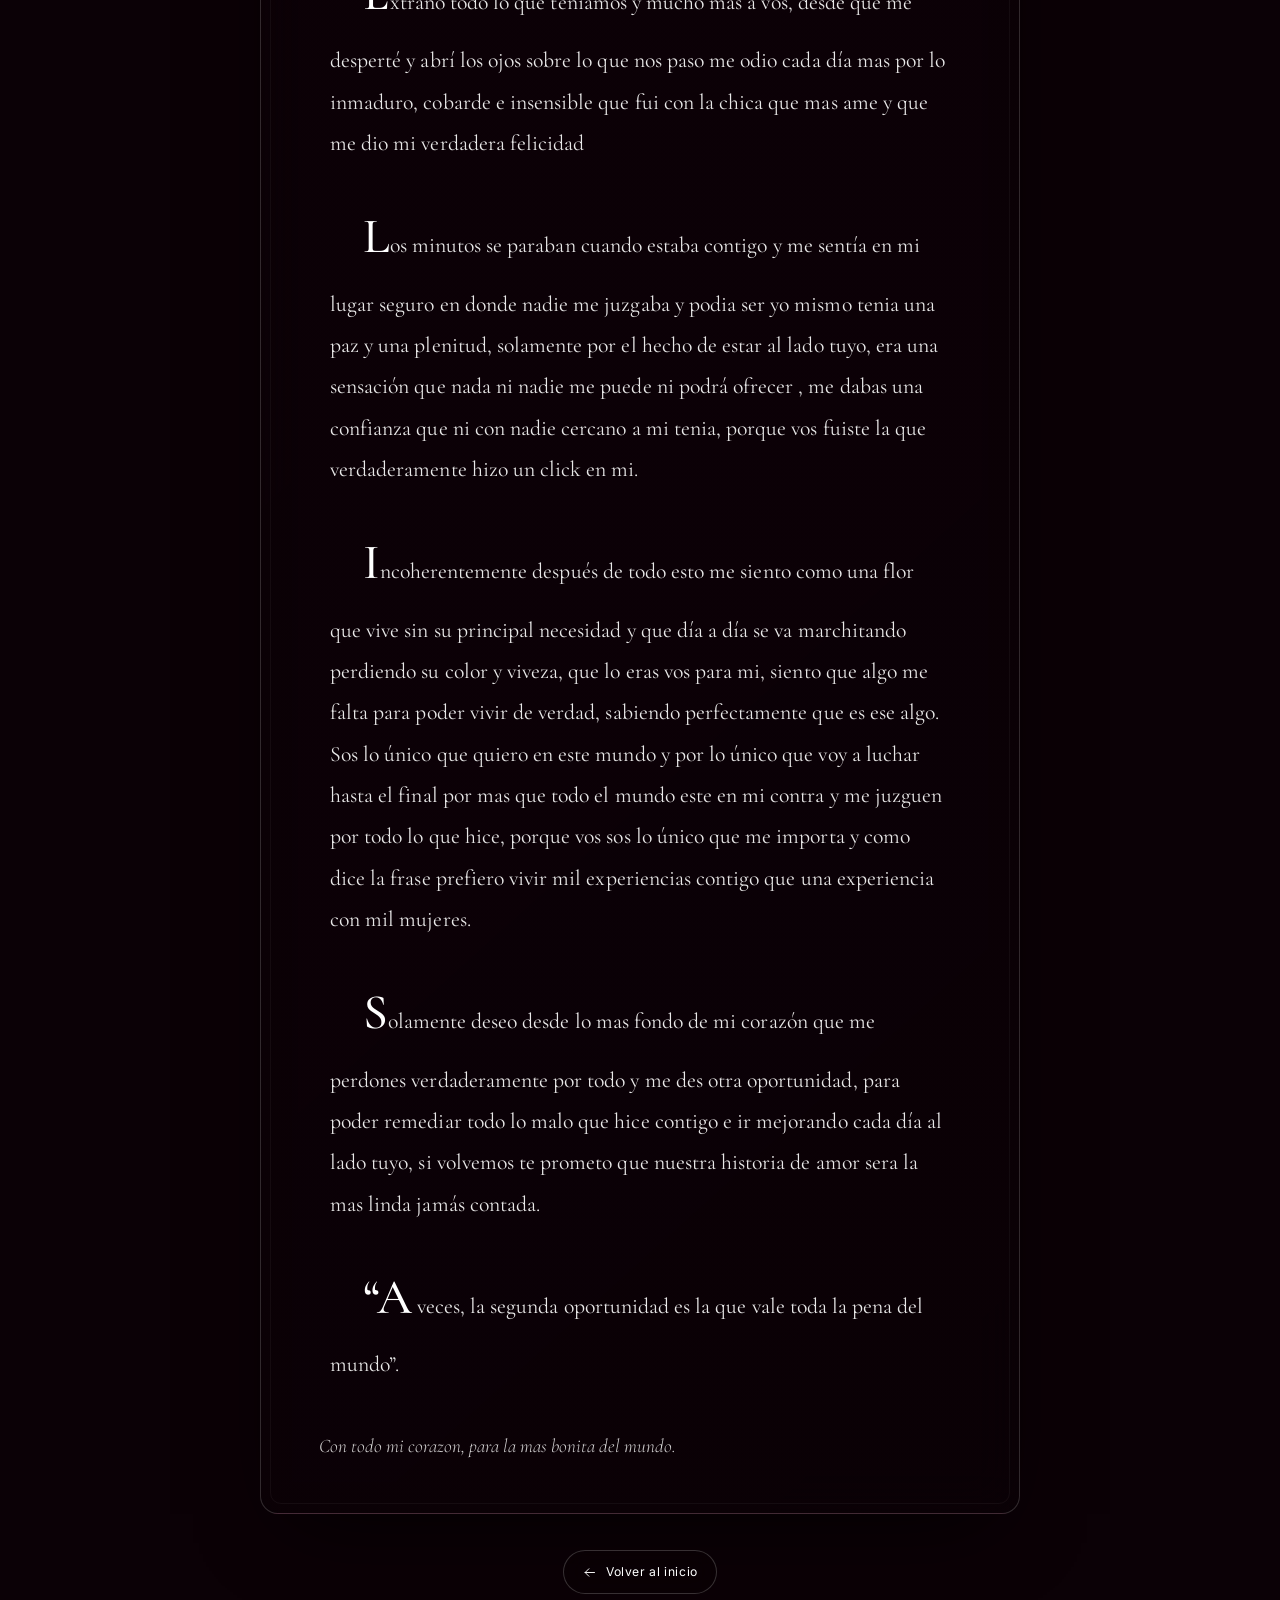
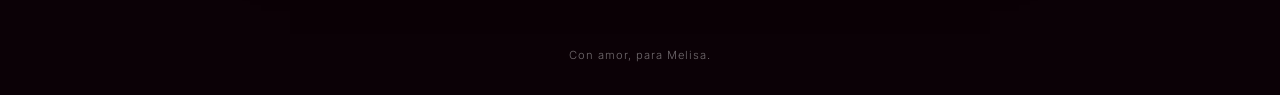
==== commit b9bc91eb: "Add files via upload" ====
--- a/carta1.html
+++ b/carta1.html
@@ -60,10 +60,10 @@
 
       <article class="letter" aria-label="Carta 1">
         <div class="letter__dateline">
-          <span>Para ti, que lees esto con calma</span>
-          <span>Desde aquí, pensando en ti</span>
+          <span>Para vos, que lees esto con calma</span>
+          <span>Desde donde estoy, pensando en vos</span>
         </div>
-
+        <p class="letter__salutation">Para Melisa:</p>
         <div class="letter__body">
           <p class="drop-cap">
             Te amo melisa, fuiste la persona que mas feliz me hizo en esta vida
